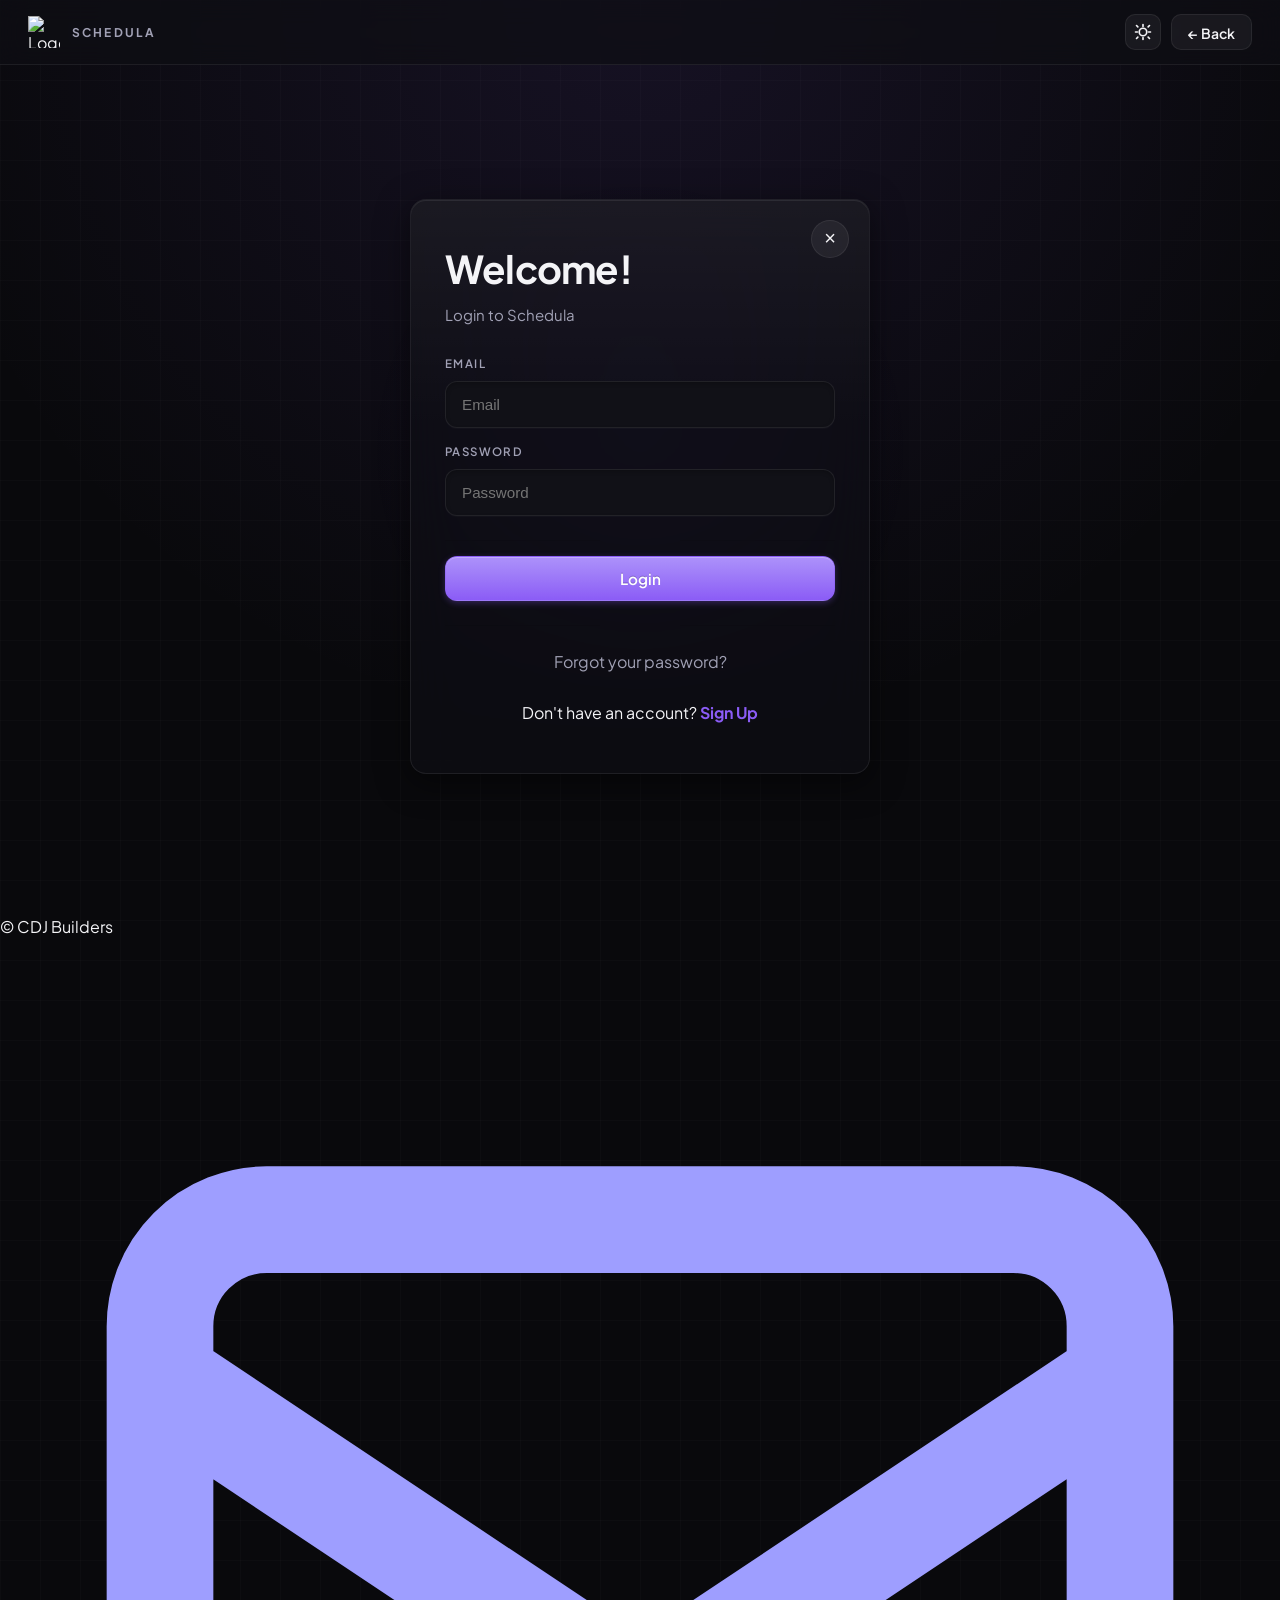
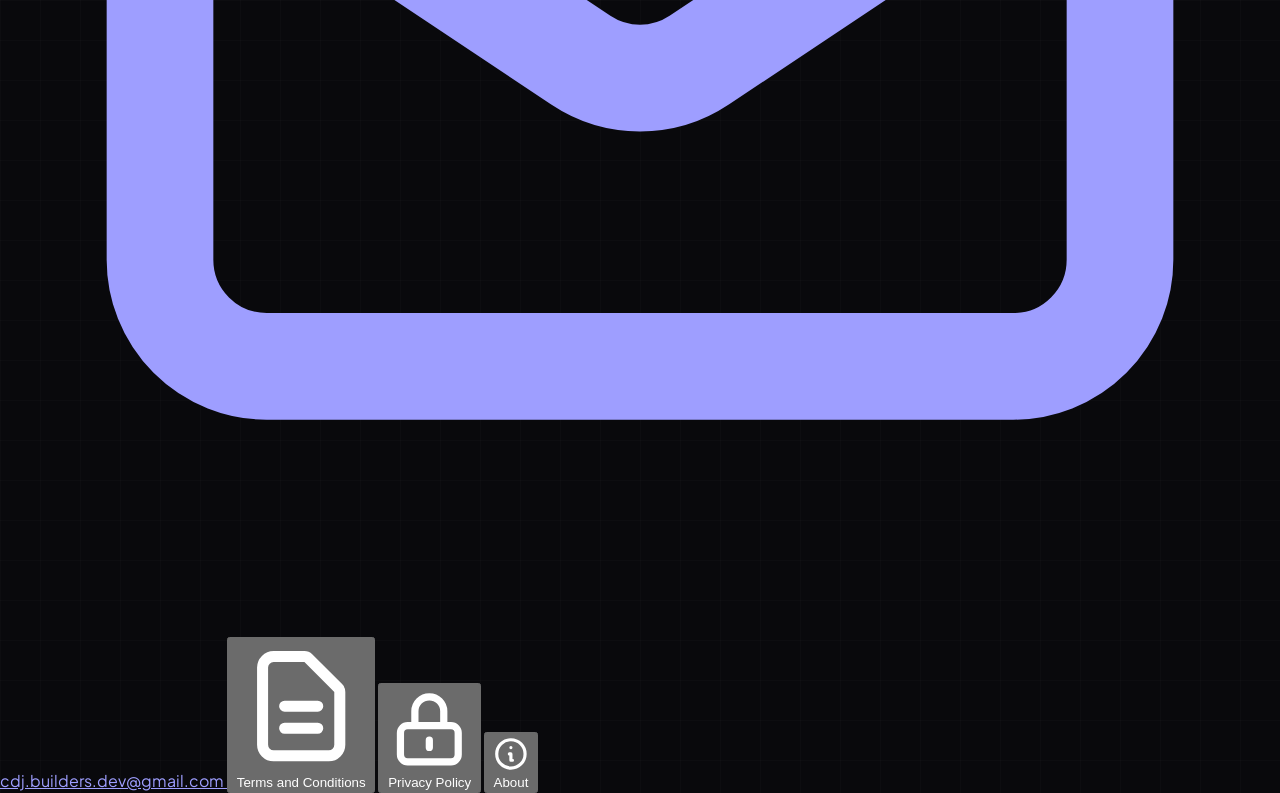
==== pages/builder.html @ e957088c "transition final" ====
<!DOCTYPE html>
<html lang="en">

<head>
  <meta charset="UTF-8">
  <meta name="viewport" content="width=device-width, initial-scale=1.0">
  <title>Schedule Builder - Schedula</title>
  <link rel="icon" type="image/png" href="../favicon.png">
  <link rel="stylesheet" href="../frontend/css/main.css">
  <link rel="stylesheet" href="../frontend/css/builder.css">
  <script src="../frontend/scripts/theme.js"></script>
</head>

<body>
  <header class="app-header">
    <div class="app-brand">
      <img src="../assets/logo.png" alt="Schedula" class="brand-icon">
      <div class="brand-text">
        <span>Schedula</span>
      </div>
    </div>

    <nav class="app-nav">
      <button class="nav-button" onclick="window.location.href='home.html'"><img src="../assets/home.png" alt="Home"
          class="nav-icon"> Home</button>
      <button class="nav-button" onclick="window.location.href='builder.html'"><img src="../assets/builder.png"
          alt="Builder" class="nav-icon"> Builder</button>
      <button class="nav-button" onclick="window.location.href='plotter.html'"><img src="../assets/plotter.png"
          alt="Plotter" class="nav-icon"> Plotter</button>
    </nav>

    <div class="header-profile">
      <img src="../assets/profile.png" alt="Profile" class="header-profile-img">
      <span class="header-username" id="header-username-display">User</span>
    </div>

    <div class="header-controls">
      <button class="header-icon-btn theme-toggle" aria-label="Toggle theme"></button>
      <button class="header-icon-btn" onclick="window.location.href='profile.html'">
        <img src="../assets/settings.png" alt="Settings" class="header-icon-img">
      </button>
      <button class="header-icon-btn close-btn" onclick="handleLogout('../index.html')">
        <img src="../assets/logout.png" alt="Log out" class="header-icon-img">
      </button>
    </div>
  </header>

  <main class="page-content">
    <div class="page-title">
      <div class="page-title-header">
        <img src="../assets/builder.png" alt="Schedule Builder" class="page-title-icon">
        <h1 class="page-title-text">Schedule Builder</h1>
      </div>
      <p>Select classes and build your schedule.</p>
    </div>

    <section class="page-panel">
      <h2 style="margin-bottom: 1.5rem;">Import Classes</h2>

      <div class="course-card irregular-course">
        <div class="course-card-header irregular-header" onclick="toggleDropdown('importDropdown','importArrow')">
          <h3>Import Multiple Classes</h3>
          <img src="../assets/dropdown.png" alt="Toggle" class="arrow" id="importArrow"
            style="width: 14px; height: 14px; object-fit: contain; transition: transform 0.3s ease;">
        </div>

        <div class="course-card-body no-padding">
          <div class="dropdown" id="importDropdown">
            <div style="padding: 15px; overflow-x: auto;">
              <table id="import-table"
                style="width: 100%; border-collapse: separate; border-spacing: 0; min-width: 700px; margin-bottom: 20px;">
                <thead>
                  <tr style="text-align: left;">
                    <th
                      style="padding: 10px 8px; border-bottom: 2px solid var(--border-color); color: var(--text-secondary); font-weight: 600;">
                      Code</th>
                    <th
                      style="padding: 10px 8px; border-bottom: 2px solid var(--border-color); color: var(--text-secondary); font-weight: 600;">
                      Name</th>
                    <th
                      style="padding: 10px 8px; border-bottom: 2px solid var(--border-color); color: var(--text-secondary); font-weight: 600; width: 60px;">
                      Units</th>
                    <th
                      style="padding: 10px 8px; border-bottom: 2px solid var(--border-color); color: var(--text-secondary); font-weight: 600;">
                      Teacher</th>
                    <th
                      style="padding: 10px 8px; border-bottom: 2px solid var(--border-color); color: var(--text-secondary); font-weight: 600;">
                      Room</th>
                    <th
                      style="padding: 10px 8px; border-bottom: 2px solid var(--border-color); color: var(--text-secondary); font-weight: 600;">
                      Day</th>
                    <th
                      style="padding: 10px 8px; border-bottom: 2px solid var(--border-color); color: var(--text-secondary); font-weight: 600;">
                      Start</th>
                    <th
                      style="padding: 10px 8px; border-bottom: 2px solid var(--border-color); color: var(--text-secondary); font-weight: 600;">
                      End</th>
                    <th style="padding: 10px 8px; border-bottom: 2px solid var(--border-color); width: 40px;"></th>
                  </tr>
                </thead>
                <tbody id="import-table-body">
                  <!-- Dynamic rows go here -->
                </tbody>
              </table>
              <div style="display: flex; gap: 15px; margin-top: 20px;">
                <button id="add-import-row-btn" class="btn-primary" type="button"
                  style="background-color: var(--bg-secondary); color: var(--text-primary); border: 1px solid var(--border-color);">+
                  Add Row</button>
                <button id="import-classes-btn" class="btn-primary" type="button">Import All</button>
              </div>
            </div>
          </div>
        </div>
      </div>

      <script>
        function toggleDropdown(dropdownId, arrowId) {
          const dropdown = document.getElementById(dropdownId);
          const arrow = document.getElementById(arrowId);

          if (dropdown.style.maxHeight === "0px" || dropdown.style.maxHeight === "") {
            const importDropdown = document.getElementById('importDropdown');
            const importArrow = document.getElementById('importArrow');
            if (importDropdown && importDropdown !== dropdown && importDropdown.style.maxHeight !== '0px' && importDropdown.style.maxHeight !== '') {
              importDropdown.style.maxHeight = '0';
              if (importArrow) importArrow.style.transform = 'rotate(0deg)';
            }

            dropdown.style.maxHeight = dropdown.scrollHeight + 500 + "px"; // +500 to allow room for rows
            arrow.style.transform = "rotate(180deg)";
          } else {
            dropdown.style.maxHeight = "0";
            arrow.style.transform = "rotate(0deg)";
          }
        }
      </script>


      <div class="spacer-20"></div>

      <div class="schedules-header-container">
        <h2 class="schedules-title">Schedules</h2>
        <div class="flex-center-gap">
          <button id="delete-schedule-btn" class="btn-remove btn-delete-schedule"><img src="../assets/delete.png"
              alt="Delete" class="btn-icon"> DELETE</button>
          <select id="schedule-selector" class="schedule-selector">
            <option value="new">+ Create New Schedule</option>
          </select>
        </div>
      </div>
      <div class="courses-list single-column" id="scheduledList"></div>

      <div class="save-schedule-container">
        <div class="save-schedule-wrapper">
          Save Schedule as:
          <input type="text" id="schedule-name-input" class="save-input" value="">
          <span id="schedule-units-display" class="units-display">Units: 0 / 0</span>
          <span id="regular-status-badge" class="schedule-status-badge"></span>
        </div>
        <button id="save-schedule-btn" class="btn-primary btn-save" type="button"><img src="../assets/save.png"
            alt="Save" class="btn-icon"> SAVE</button>
      </div>
    </section>
  </main>

  <script src="../frontend/scripts/utils.js"></script>
  <script src="../frontend/scripts/popup.js"></script>
  <script src="../frontend/scripts/footer.js"></script>
  <script src="../frontend/scripts/auth.js"></script>
  <script src="../frontend/scripts/classes.js"></script>
  <script src="../frontend/scripts/subjects.js"></script>
</body>

</html>
---- frontend/css/main.css ----
@import url('https://fonts.googleapis.com/css2?family=Plus+Jakarta+Sans:wght@300;400;500;600;700;800&family=Patrick+Hand&display=swap');
@import url('https://fonts.cdnfonts.com/css/hubot-sans');

:root {
  color-scheme: dark;
  --bg: #09090c;
  --panel: #0e0e14;
  --panel-glass: rgba(14, 14, 20, 0.72);
  --panel-border-glass: rgba(255, 255, 255, 0.08);
  --panel-shadow-glass: 0 8px 32px 0 rgba(0, 0, 0, 0.5), inset 0 1px 0 rgba(255, 255, 255, 0.08);
  --border: rgba(255, 255, 255, 0.07);
  --text: #f4f4f7;
  --muted: #a1a1b5;
  --accent: #8b5cf6;
  --accent-rgb: 139, 92, 246;
  --accent-gradient: linear-gradient(to bottom, #a78bfa, #8b5cf6);
  --accent-skeuo-border: rgba(139, 92, 246, 0.4);
  --surface: #14141b;
  --input-bg: #111117;
  
  --radius-container: 16px;
  --radius-button: 12px;
  --radius-inline: 8px;
  
  --transition-fast: 160ms cubic-bezier(0.23, 1, 0.32, 1);
  --transition-normal: 280ms cubic-bezier(0.23, 1, 0.32, 1);
  --ease-out: cubic-bezier(0.23, 1, 0.32, 1);

  --grid-line: rgba(255, 255, 255, 0.015);
  --radial-glow: rgba(139, 92, 246, 0.1);
  --center-glow: rgba(139, 92, 246, 0.05);

  --app-chrome-max: 1200px;
  --app-chrome-gutter: 24px;
  --app-chrome-width: min(var(--app-chrome-max), calc(100% - 2 * var(--app-chrome-gutter)));
}

[data-theme="light"] {
  color-scheme: light;
  --bg: #f5f5f7;
  --panel: #ffffff;
  --panel-glass: rgba(255, 255, 255, 0.78);
  --panel-border-glass: rgba(124, 58, 237, 0.16);
  --panel-shadow-glass: 0 8px 32px 0 rgba(124, 58, 237, 0.06), inset 0 1px 0 rgba(255, 255, 255, 0.6);
  --border: rgba(124, 58, 237, 0.14);
  --text: #0f172a;
  --muted: #475569;
  --accent: #7c3aed;
  --accent-rgb: 124, 58, 237;
  --accent-gradient: linear-gradient(to bottom, #8b5cf6, #6d28d9);
  --accent-skeuo-border: rgba(124, 58, 237, 0.35);
  --surface: #edf1f7;
  --input-bg: #ffffff;

  --grid-line: rgba(124, 58, 237, 0.04);
  --radial-glow: rgba(124, 58, 237, 0.05);
  --center-glow: rgba(124, 58, 237, 0.02);
}

body, header, main, section, div, input, select, button, span, h1, h2, h3, p, a {
  transition: background-color 200ms cubic-bezier(0.23, 1, 0.32, 1), 
              border-color 200ms cubic-bezier(0.23, 1, 0.32, 1), 
              color 200ms cubic-bezier(0.23, 1, 0.32, 1), 
              box-shadow 200ms cubic-bezier(0.23, 1, 0.32, 1);
}

* {
  box-sizing: border-box;
}

body {
  margin: 0;
  min-height: 100vh;
  font-family: 'Plus Jakarta Sans', system-ui, sans-serif;
  color: var(--text);
  background: radial-gradient(circle at top, var(--radial-glow), transparent 30%),
    linear-gradient(90deg, var(--grid-line) 1px, transparent 1px),
    linear-gradient(180deg, var(--grid-line) 1px, transparent 1px),
    var(--bg);
  background-size: 100% 100%, 40px 40px, 40px 40px;
}

body::before {
  content: '';
  position: fixed;
  inset: 0;
  background: radial-gradient(circle at center, var(--center-glow), transparent 35%);
  pointer-events: none;
}

.page-shell {
  position: relative;
  min-height: 100vh;
  display: grid;
  place-items: center;
  padding: 32px;
  padding-top: calc(72px + 32px);
}

/* ── Auth Header (Login / Signup) ────────────────────────────── */
.auth-header {
  position: fixed;
  top: 0;
  left: 0;
  right: 0;
  z-index: 50;
  padding: 14px 28px;
  display: flex;
  align-items: center;
  justify-content: space-between;
  border-bottom: 1px solid var(--border);
  background: var(--panel-glass);
  backdrop-filter: blur(12px);
  -webkit-backdrop-filter: blur(12px);
  transition: background-color 200ms cubic-bezier(0.23, 1, 0.32, 1), border-color 200ms cubic-bezier(0.23, 1, 0.32, 1);
}

.auth-brand {
  display: inline-flex;
  align-items: center;
  gap: 12px;
  text-decoration: none;
  color: var(--text);
  transition: opacity 0.2s ease;
}

.auth-brand:hover {
  opacity: 0.8;
}

.auth-logo {
  width: 32px;
  height: 32px;
  object-fit: contain;
}

.auth-brand-text {
  font-size: 0.75rem;
  font-weight: 700;
  letter-spacing: 0.18em;
  text-transform: uppercase;
  color: var(--muted);
}

.auth-nav {
  display: flex;
  align-items: center;
  gap: 10px;
}

.auth-theme-btn {
  display: inline-flex;
  align-items: center;
  justify-content: center;
  width: 36px;
  height: 36px;
  border-radius: 10px;
  background: rgba(255, 255, 255, 0.05);
  color: var(--text);
  border: 1px solid var(--border);
  cursor: pointer;
  transition: all 0.2s ease;
  padding: 0;
  flex-shrink: 0;
}

.auth-theme-btn:hover {
  background: rgba(255, 255, 255, 0.1);
  border-color: rgba(255, 255, 255, 0.2);
}

[data-theme="light"] .auth-theme-btn {
  background: rgba(0, 0, 0, 0.04);
}

[data-theme="light"] .auth-theme-btn:hover {
  background: rgba(0, 0, 0, 0.08);
  border-color: rgba(124, 58, 237, 0.25);
}

.auth-back-btn {
  height: 36px;
  padding: 0 16px;
  border-radius: 10px;
  background: rgba(255, 255, 255, 0.05);
  color: var(--text);
  border: 1px solid var(--border);
  font-size: 0.875rem;
  font-weight: 600;
  font-family: inherit;
  cursor: pointer;
  transition: all 0.2s ease;
  line-height: 36px;
}

.auth-back-btn:hover {
  background: rgba(255, 255, 255, 0.1);
  border-color: rgba(255, 255, 255, 0.2);
  transform: translateY(-1px);
}

[data-theme="light"] .auth-back-btn {
  background: rgba(0, 0, 0, 0.04);
}

[data-theme="light"] .auth-back-btn:hover {
  background: rgba(0, 0, 0, 0.08);
  border-color: rgba(124, 58, 237, 0.25);
}

@media (max-width: 600px) {
  .auth-brand-text {
    display: none;
  }
  .auth-header {
    padding: 12px 18px;
  }
}

.page-header {
  position: absolute;
  top: 24px;
  left: 32px;
  color: var(--muted);
  letter-spacing: 0.32em;
  font-size: 0.75rem;
  text-transform: uppercase;
  font-weight: 700;
}

.login-card {
  position: relative;
  width: min(460px, calc(100vw - 48px));
  background: var(--panel-glass);
  border-radius: var(--radius-container);
  box-shadow: var(--panel-shadow-glass);
  border: 1px solid var(--panel-border-glass);
  overflow: hidden;
  backdrop-filter: blur(24px) saturate(160%);
  -webkit-backdrop-filter: blur(24px) saturate(160%);
}

.login-card::before {
  content: '';
  position: absolute;
  inset: 0;
  background: linear-gradient(180deg, rgba(255, 255, 255, 0.05), transparent 40%);
  pointer-events: none;
}

.card-content {
  position: relative;
  padding: 44px 34px 34px;
}

.close-btn {
  position: absolute;
  top: 20px;
  right: 20px;
  width: 38px;
  height: 38px;
  border: 1px solid var(--border);
  border-radius: 50%;
  color: var(--text);
  background: rgba(255, 255, 255, 0.06);
  font-size: 1.25rem;
  cursor: pointer;
  display: grid;
  place-items: center;
  z-index: 10;
  transition: all 0.2s ease;
}

.close-btn:hover {
  background: rgba(255, 255, 255, 0.12);
  border-color: rgba(255, 255, 255, 0.2);
}

.landing-buttons {
  display: flex;
  flex-direction: column;
  gap: 16px;
  margin-top: 24px;
}

h1 {
  margin: 0;
  font-family: 'Plus Jakarta Sans', system-ui, sans-serif;
  font-weight: 700;
  font-size: clamp(2rem, 3vw, 2.75rem);
  letter-spacing: -0.02em;
  color: var(--text);
}

.subtitle {
  margin: 12px 0 32px;
  font-size: 0.94rem;
  color: var(--muted);
}

.form-group {
  display: grid;
  gap: 16px;
}

.field {
  display: grid;
  gap: 10px;
  text-align: left;
}

.field span {
  display: block;
  font-size: 0.72rem;
  color: var(--muted);
  text-transform: uppercase;
  letter-spacing: 0.12em;
  font-weight: 600;
}

input {
  width: 100%;
  padding: 14px 16px;
  border-radius: var(--radius-button);
  border: 1px solid var(--border);
  background: var(--input-bg);
  font-size: 0.95rem;
  color: var(--text);
  outline: none;
  box-shadow: inset 0 2px 4px rgba(0, 0, 0, 0.2), 0 1px 0 rgba(255, 255, 255, 0.02);
  transition: border-color var(--transition-fast), box-shadow var(--transition-fast), background var(--transition-fast);
}

[data-theme="light"] input {
  box-shadow: inset 0 1px 3px rgba(0, 0, 0, 0.05), 0 1px 0 rgba(255, 255, 255, 0.8);
}

input:focus {
  border-color: var(--accent);
  box-shadow: 0 0 0 4px rgba(139, 92, 246, 0.15), inset 0 2px 4px rgba(0, 0, 0, 0.2);
  background: rgba(255, 255, 255, 0.06);
}

[data-theme="light"] input:focus {
  background: #ffffff;
  box-shadow: 0 0 0 4px rgba(124, 58, 237, 0.15), inset 0 1px 3px rgba(0, 0, 0, 0.05);
}

select {
  width: 100%;
  padding: 12px 14px;
  border: 1px solid var(--border);
  border-radius: var(--radius-button);
  font-size: 0.95rem;
  color: var(--text);
  background-color: var(--input-bg);
  outline: none;
  transition: border-color var(--transition-fast), box-shadow var(--transition-fast), background-color var(--transition-fast);
  font-family: inherit;
  cursor: pointer;
  appearance: none;
  background-image: url("data:image/svg+xml,%3Csvg xmlns='http://www.w3.org/2000/svg' fill='none' viewBox='0 0 24 24' stroke='%238b5cf6' stroke-width='2.5'%3E%3Cpath stroke-linecap='round' stroke-linejoin='round' d='M19.5 8.25l-7.5 7.5-7.5-7.5'/%3E%3C/svg%3E");
  background-repeat: no-repeat;
  background-position: right 14px center;
  background-size: 14px;
  padding-right: 40px;
}

select:focus {
  outline: none;
  border-color: var(--accent);
  box-shadow: 0 0 0 4px rgba(139, 92, 246, 0.15);
  background-color: rgba(255, 255, 255, 0.06);
}

select option {
  background: var(--input-bg);
  color: var(--text);
}

.button {
  width: 100%;
  display: inline-flex;
  align-items: center;
  justify-content: center;
  gap: 10px;
  border-radius: var(--radius-button);
  padding: 12px 18px;
  font-size: 0.95rem;
  font-weight: 600;
  cursor: pointer;
  font-family: inherit;
  /* Skeuomorphism Base Styles */
  border: 1px solid var(--border);
  background: linear-gradient(to bottom, rgba(255, 255, 255, 0.05), rgba(255, 255, 255, 0.01));
  color: var(--text);
  box-shadow: 0 1px 2px rgba(0, 0, 0, 0.15), inset 0 1px 0 rgba(255, 255, 255, 0.05);
  transition: transform var(--transition-fast), box-shadow var(--transition-fast), background var(--transition-fast), border-color var(--transition-fast);
  position: relative;
}

.button::after {
  content: '';
  position: absolute;
  inset: 0;
  border-radius: inherit;
  background: linear-gradient(to bottom, rgba(255, 255, 255, 0.06), transparent);
  pointer-events: none;
}

.button:hover {
  background: linear-gradient(to bottom, rgba(255, 255, 255, 0.09), rgba(255, 255, 255, 0.03));
  border-color: rgba(255, 255, 255, 0.2);
  box-shadow: 0 4px 12px rgba(0, 0, 0, 0.2), inset 0 1px 0 rgba(255, 255, 255, 0.08);
  transform: translateY(-1px);
}

.button:active {
  transform: translateY(1px) scale(0.98);
  box-shadow: inset 0 2px 4px rgba(0, 0, 0, 0.4), 0 1px 1px rgba(0, 0, 0, 0.1);
  background: linear-gradient(to bottom, rgba(255, 255, 255, 0.01), rgba(255, 255, 255, 0.03));
}

/* Skeuomorphic Primary */
.button.primary, .primary {
  background: linear-gradient(to bottom, #a78bfa, #8b5cf6);
  border: 1px solid var(--accent-skeuo-border);
  color: #ffffff;
  box-shadow: 0 2px 6px rgba(139, 92, 246, 0.3), inset 0 1px 0 rgba(255, 255, 255, 0.25);
  text-shadow: 0 -1px 0 rgba(0, 0, 0, 0.2);
}

.button.primary:hover, .primary:hover {
  background: linear-gradient(to bottom, #b59dfb, #7c3aed);
  border-color: #a78bfa;
  box-shadow: 0 4px 14px rgba(139, 92, 246, 0.45), inset 0 1px 0 rgba(255, 255, 255, 0.35);
  transform: translateY(-1px);
}

.button.primary:active, .primary:active {
  transform: translateY(1.5px) scale(0.97);
  background: linear-gradient(to bottom, #7c3aed, #6d28d9);
  box-shadow: inset 0 2px 5px rgba(0, 0, 0, 0.4), 0 1px 1px rgba(139, 92, 246, 0.2);
}

[data-theme="light"] .button.primary, [data-theme="light"] .primary {
  background: linear-gradient(to bottom, #8b5cf6, #7c3aed);
  border: 1px solid #6d28d9;
  box-shadow: 0 2px 6px rgba(124, 58, 237, 0.2), inset 0 1px 0 rgba(255, 255, 255, 0.3);
  color: #ffffff;
}

[data-theme="light"] .button.primary:hover, [data-theme="light"] .primary:hover {
  background: linear-gradient(to bottom, #9d76fa, #6d28d9);
  box-shadow: 0 4px 14px rgba(124, 58, 237, 0.3), inset 0 1px 0 rgba(255, 255, 255, 0.4);
}

[data-theme="light"] .button.primary:active, [data-theme="light"] .primary:active {
  background: linear-gradient(to bottom, #6d28d9, #5b21b6);
  box-shadow: inset 0 2px 5px rgba(0, 0, 0, 0.3), 0 1px 1px rgba(124, 58, 237, 0.1);
}

/* Skeuomorphic Success (Save/Add) */
.button.success, .btn-save, .btn-add {
  background: linear-gradient(to bottom, #34d399, #10b981) !important;
  border: 1px solid rgba(16, 185, 129, 0.5) !important;
  color: #ffffff !important;
  box-shadow: 0 2px 6px rgba(16, 185, 129, 0.25), inset 0 1px 0 rgba(255, 255, 255, 0.25) !important;
  text-shadow: 0 -1px 0 rgba(0, 0, 0, 0.15) !important;
}

.button.success:hover, .btn-save:hover, .btn-add:hover {
  background: linear-gradient(to bottom, #6ee7b7, #059669) !important;
  border-color: #34d399 !important;
  box-shadow: 0 4px 14px rgba(16, 185, 129, 0.4), inset 0 1px 0 rgba(255, 255, 255, 0.35) !important;
  transform: translateY(-1px) !important;
}

.button.success:active, .btn-save:active, .btn-add:active {
  transform: translateY(1.5px) scale(0.97) !important;
  background: linear-gradient(to bottom, #059669, #047857) !important;
  box-shadow: inset 0 2px 5px rgba(0, 0, 0, 0.35), 0 1px 1px rgba(16, 185, 129, 0.1) !important;
}

/* Skeuomorphic Danger (Remove/Delete) */
.button.danger, .btn-remove, .btn-delete-schedule {
  background: linear-gradient(to bottom, #f87171, #ef4444) !important;
  border: 1px solid rgba(239, 68, 68, 0.5) !important;
  color: #ffffff !important;
  box-shadow: 0 2px 6px rgba(239, 68, 68, 0.25), inset 0 1px 0 rgba(255, 255, 255, 0.25) !important;
  text-shadow: 0 -1px 0 rgba(0, 0, 0, 0.15) !important;
}

.button.danger:hover, .btn-remove:hover, .btn-delete-schedule:hover {
  background: linear-gradient(to bottom, #fca5a5, #dc2626) !important;
  border-color: #f87171 !important;
  box-shadow: 0 4px 14px rgba(239, 68, 68, 0.4), inset 0 1px 0 rgba(255, 255, 255, 0.35) !important;
  transform: translateY(-1px) !important;
}

.button.danger:active, .btn-remove:active, .btn-delete-schedule:active {
  transform: translateY(1.5px) scale(0.97) !important;
  background: linear-gradient(to bottom, #dc2626, #b91c1c) !important;
  box-shadow: inset 0 2px 5px rgba(0, 0, 0, 0.35), 0 1px 1px rgba(239, 68, 68, 0.1) !important;
}

.arrow {
  font-weight: 700;
}

.separator {
  margin: 24px 0 16px;
  display: grid;
  place-items: center;
  position: relative;
}

.separator::before,
.separator::after {
  content: '';
  position: absolute;
  inset: 50% auto auto 0;
  width: calc(50% - 40px);
  height: 1px;
  background: rgba(0, 0, 0, 0.08);
}

.separator::after {
  inset: 50% 0 auto auto;
}

.separator span {
  position: relative;
  background: var(--panel);
  padding: 0 16px;
  color: var(--muted);
  font-size: 0.85rem;
}

.social {
  background: #fff;
  color: var(--text);
  border-color: rgba(0, 0, 0, 0.09);
}

.social.google {
  box-shadow: 0 12px 24px rgba(255, 180, 0, 0.08);
}

.social.facebook {
  box-shadow: 0 12px 24px rgba(59, 89, 152, 0.08);
}

.social.apple {
  box-shadow: 0 12px 24px rgba(0, 0, 0, 0.08);
}

.footer-links {
  margin-top: 26px;
  display: grid;
  gap: 14px;
  text-align: center;
}

.link-button {
  background: none;
  border: none;
  color: var(--muted);
  font: inherit;
  cursor: pointer;
  padding: 0;
}

.link-button:hover {
  color: var(--text);
}

.link-button.accent {
  color: var(--accent);
  font-weight: 700;
}

.app-header {
  display: flex;
  align-items: center;
  justify-content: space-between;
  gap: 1rem;
  width: var(--app-chrome-width);
  max-width: var(--app-chrome-max);
  padding: 14px 24px;
  margin: 0 auto;
  background: var(--panel-glass);
  border: 1px solid var(--panel-border-glass);
  border-radius: var(--radius-container);
  box-shadow: var(--panel-shadow-glass);
  backdrop-filter: blur(24px) saturate(160%);
  -webkit-backdrop-filter: blur(24px) saturate(160%);
  position: sticky;
  top: 16px;
  z-index: 10;
}

.app-brand {
  display: inline-flex;
  align-items: center;
  gap: 12px;
  color: var(--text);
  text-decoration: none;
}

.brand-text {
  display: flex;
  flex-direction: column;
  font-size: 0.82rem;
  font-weight: 800;
  letter-spacing: 0.2em;
  text-transform: uppercase;
  line-height: 1.35;
  margin-right: 2em;
  color: var(--text);
}

.brand-icon {
  display: inline-grid;
  place-items: center;
  width: 40px;
  height: 40px;
  border-radius: 0;
}

.app-nav {
  display: flex;
  flex-wrap: nowrap;
  align-items: center;
  gap: 0.5rem;
  flex: 0 0 auto;
  padding: 0 12px;
}

.nav-button {
  display: inline-flex;
  align-items: center;
  gap: 8px;
  border: 1px solid var(--border);
  border-radius: var(--radius-button);
  background: rgba(255, 255, 255, 0.04);
  color: var(--text);
  padding: 8px 14px;
  font-size: 0.9rem;
  font-family: inherit;
  font-weight: 600;
  cursor: pointer;
  transition: transform var(--transition-fast), background-color var(--transition-fast), border-color var(--transition-fast);
}

.nav-button:hover {
  transform: translateY(-1px);
  background: rgba(255, 255, 255, 0.08);
  border-color: rgba(255, 255, 255, 0.15);
}

.nav-button:active {
  transform: scale(0.97);
}

.nav-button img.nav-icon {
  width: 18px;
  height: 18px;
  object-fit: contain;
  vertical-align: middle;
}

.header-profile {
  display: flex;
  align-items: center;
  gap: 12px;
  margin-left: auto;
  margin-right: 16px;
  font-size: 0.95rem;
  font-weight: 600;
  color: var(--text);
}

.header-profile-img {
  width: 32px;
  height: 32px;
  border-radius: 50%;
  object-fit: cover;
  background: var(--surface);
  border: 1px solid var(--border);
}

.page-content {
  width: var(--app-chrome-width);
  max-width: var(--app-chrome-max);
  margin: 36px auto 48px;
  padding: 0 24px 24px 24px;
  background: var(--panel-glass);
  border-radius: var(--radius-container);
  border: 1px solid var(--panel-border-glass);
  box-shadow: var(--panel-shadow-glass);
  backdrop-filter: blur(24px) saturate(160%);
  -webkit-backdrop-filter: blur(24px) saturate(160%);
}

.page-title {
  display: grid;
  gap: 10px;
  margin-top: 28px;
  margin-left: 28px;
  margin-bottom: 28px;
}

.page-title h1 {
  margin: 0;
  font-size: clamp(2rem, 3vw, 2.8rem);
  font-family: inherit;
  font-weight: 700;
}

.page-title p {
  margin: 0;
  color: var(--muted);
  font-size: 0.95rem;
}

.page-panel {
  background: rgba(255, 255, 255, 0.015);
  border-radius: var(--radius-container);
  border: 1px solid var(--panel-border-glass);
  box-shadow: inset 0 1px 2px rgba(0, 0, 0, 0.2), inset 0 1px 0 rgba(255, 255, 255, 0.02);
  padding: 24px;
}


@media (max-width: 820px) {
  .app-header {
    flex-direction: column;
    align-items: stretch;
  }

  .app-nav {
    justify-content: center;
  }
}

@media (max-width: 420px) {
  .card-content {
    padding: 34px 24px 28px;
  }

  .close-btn {
    top: 16px;
    right: 16px;
  }

  .app-header {
    padding: 14px 16px;
    top: 12px;
  }

  .nav-button {
    padding: 10px 14px;
    font-size: 0.85rem;
  }
}


.btn-primary {
  padding: 10px 20px;
  background: #8b5cf6;
  color: white;
  border: none;
  border-radius: var(--radius-button);
  font-size: 0.95rem;
  font-weight: 600;
  cursor: pointer;
  transition: transform var(--transition-fast), background-color var(--transition-fast), box-shadow var(--transition-fast);
  margin: 16px 0;
}

.btn-primary:hover {
  background: #7c3aed;
  transform: translateY(-1px);
  box-shadow: 0 6px 12px rgba(139, 92, 246, 0.2);
}

.btn-primary:active {
  transform: scale(0.97);
}

.btn-save {
  background-color: #10b981;
  box-shadow: 0 4px 12px rgba(16, 185, 129, 0.2);
  padding: 10px 24px;
  border-radius: var(--radius-button);
  margin: 0;
  transition: transform var(--transition-fast), background-color var(--transition-fast), box-shadow var(--transition-fast);
}

.btn-save:hover {
  background-color: #059669;
  box-shadow: 0 6px 16px rgba(16, 185, 129, 0.3);
}

.btn-save:active {
  transform: scale(0.97);
}

/* Close Button Helper Class */
.close-btn-left {
  position: static !important;
  margin-left: 0 !important;
}

/* Custom Popup Modal Styles */
.custom-modal-overlay {
  position: fixed;
  inset: 0;
  background: rgba(0, 0, 0, 0.65);
  backdrop-filter: blur(8px);
  display: flex;
  align-items: center;
  justify-content: center;
  z-index: 99999;
  opacity: 0;
  transition: opacity 0.3s ease;
}

.custom-modal-overlay.active {
  opacity: 1;
}

.custom-modal {
  background: var(--panel);
  border: 1px solid var(--border);
  box-shadow: var(--panel-shadow);
  border-radius: var(--radius-container);
  width: min(440px, calc(100vw - 32px));
  padding: 30px;
  text-align: center;
  color: var(--text);
  transform: translateY(12px) scale(0.97);
  transition: transform var(--transition-normal), background-color var(--transition-normal);
}

.custom-modal-overlay.active .custom-modal {
  transform: translateY(0) scale(1);
}

.custom-modal-icon {
  width: 56px;
  height: 56px;
  border-radius: 50%;
  background: rgba(139, 92, 246, 0.15);
  color: #8b5cf6;
  font-size: 24px;
  display: inline-flex;
  align-items: center;
  justify-content: center;
  margin-bottom: 20px;
  box-shadow: 0 0 20px rgba(139, 92, 246, 0.2);
}

.custom-modal-title {
  font-size: 1.3rem;
  font-weight: 700;
  margin: 0 0 12px;
  color: var(--text);
  font-family: 'Inter', sans-serif;
}

.custom-modal-body {
  font-size: 0.95rem;
  color: var(--muted);
  line-height: 1.6;
  margin-bottom: 24px;
  white-space: pre-line;
}

.custom-modal-actions {
  display: flex;
  gap: 12px;
  justify-content: center;
}

.custom-modal-btn {
  padding: 11px 22px;
  border-radius: var(--radius-button);
  font-size: 0.95rem;
  font-weight: 700;
  cursor: pointer;
  font-family: inherit;
  position: relative;
  border: 1px solid transparent;
  /* Shared gloss overlay via ::after */
  transition: transform var(--transition-fast), box-shadow var(--transition-fast), background var(--transition-fast), border-color var(--transition-fast);
}

.custom-modal-btn::after {
  content: '';
  position: absolute;
  inset: 0;
  border-radius: inherit;
  background: linear-gradient(to bottom, rgba(255, 255, 255, 0.10), transparent);
  pointer-events: none;
}

.custom-modal-btn:active {
  transform: translateY(1.5px) scale(0.97);
}

/* ── Primary (purple) ────────────────────────────── */
.custom-modal-btn.primary {
  background: linear-gradient(to bottom, #a78bfa, #8b5cf6);
  border-color: var(--accent-skeuo-border, #7c3aed);
  color: #fff;
  box-shadow: 0 2px 6px rgba(139, 92, 246, 0.35), inset 0 1px 0 rgba(255, 255, 255, 0.25);
  text-shadow: 0 -1px 0 rgba(0, 0, 0, 0.2);
}

.custom-modal-btn.primary:hover {
  background: linear-gradient(to bottom, #b59dfb, #7c3aed);
  border-color: #a78bfa;
  box-shadow: 0 4px 14px rgba(139, 92, 246, 0.5), inset 0 1px 0 rgba(255, 255, 255, 0.35);
  transform: translateY(-1px);
}

.custom-modal-btn.primary:active {
  background: linear-gradient(to bottom, #7c3aed, #6d28d9);
  box-shadow: inset 0 2px 5px rgba(0, 0, 0, 0.4), 0 1px 1px rgba(139, 92, 246, 0.2);
  transform: translateY(1.5px) scale(0.97);
}

/* ── Secondary (ghost) ───────────────────────────── */
.custom-modal-btn.secondary {
  background: linear-gradient(to bottom, rgba(255, 255, 255, 0.10), rgba(255, 255, 255, 0.04));
  color: rgba(255, 255, 255, 0.85);
  border: 1px solid rgba(255, 255, 255, 0.15);
  box-shadow: 0 1px 3px rgba(0, 0, 0, 0.25), inset 0 1px 0 rgba(255, 255, 255, 0.08);
}

.custom-modal-btn.secondary:hover {
  background: linear-gradient(to bottom, rgba(255, 255, 255, 0.16), rgba(255, 255, 255, 0.08));
  border-color: rgba(255, 255, 255, 0.25);
  box-shadow: 0 3px 8px rgba(0, 0, 0, 0.3), inset 0 1px 0 rgba(255, 255, 255, 0.12);
  transform: translateY(-1px);
}

.custom-modal-btn.secondary:active {
  background: linear-gradient(to bottom, rgba(255, 255, 255, 0.03), rgba(255, 255, 255, 0.07));
  box-shadow: inset 0 2px 4px rgba(0, 0, 0, 0.35);
  transform: translateY(1.5px) scale(0.97);
}

/* ── Icon circle variants ────────────────────────── */
.custom-modal-icon.warning {
  background: rgba(245, 158, 11, 0.15);
  color: #f59e0b;
  box-shadow: 0 0 20px rgba(245, 158, 11, 0.2);
}

.custom-modal-title.warning-text {
  color: #f59e0b;
}

/* ── Warning (amber) ─────────────────────────────── */
.custom-modal-btn.warning {
  background: linear-gradient(to bottom, #fbbf24, #f59e0b);
  border-color: rgba(245, 158, 11, 0.5);
  color: #fff;
  box-shadow: 0 2px 6px rgba(245, 158, 11, 0.3), inset 0 1px 0 rgba(255, 255, 255, 0.25);
  text-shadow: 0 -1px 0 rgba(0, 0, 0, 0.15);
}

.custom-modal-btn.warning:hover {
  background: linear-gradient(to bottom, #fcd34d, #d97706);
  border-color: #fbbf24;
  box-shadow: 0 4px 14px rgba(245, 158, 11, 0.45), inset 0 1px 0 rgba(255, 255, 255, 0.35);
  transform: translateY(-1px);
}

.custom-modal-btn.warning:active {
  background: linear-gradient(to bottom, #d97706, #b45309);
  box-shadow: inset 0 2px 5px rgba(0, 0, 0, 0.4), 0 1px 1px rgba(245, 158, 11, 0.2);
  transform: translateY(1.5px) scale(0.97);
}

.custom-modal-icon.error {
  background: rgba(239, 68, 68, 0.15);
  color: #ef4444;
  box-shadow: 0 0 20px rgba(239, 68, 68, 0.2);
}

.custom-modal-title.error-text {
  color: #ef4444;
}

/* ── Error / Danger (red) ────────────────────────── */
.custom-modal-btn.error {
  background: linear-gradient(to bottom, #f87171, #ef4444);
  border-color: rgba(239, 68, 68, 0.5);
  color: #fff;
  box-shadow: 0 2px 6px rgba(239, 68, 68, 0.3), inset 0 1px 0 rgba(255, 255, 255, 0.25);
  text-shadow: 0 -1px 0 rgba(0, 0, 0, 0.15);
}

.custom-modal-btn.error:hover {
  background: linear-gradient(to bottom, #fca5a5, #dc2626);
  border-color: #f87171;
  box-shadow: 0 4px 14px rgba(239, 68, 68, 0.45), inset 0 1px 0 rgba(255, 255, 255, 0.35);
  transform: translateY(-1px);
}

.custom-modal-btn.error:active {
  background: linear-gradient(to bottom, #dc2626, #b91c1c);
  box-shadow: inset 0 2px 5px rgba(0, 0, 0, 0.4), 0 1px 1px rgba(239, 68, 68, 0.2);
  transform: translateY(1.5px) scale(0.97);
}

.custom-modal-btn.error:disabled {
  opacity: 0.5;
  cursor: not-allowed;
  transform: none !important;
  box-shadow: none !important;
}

/* Reusable Premium Styles */
.header-controls {
  display: flex;
  align-items: center;
  gap: 12px;
}

.header-icon-btn {
  position: static;
  margin-left: 0;
  background: none;
  border: none;
  padding: 5px;
  cursor: pointer;
  display: flex;
  align-items: center;
  justify-content: center;
  border-radius: 50%;
  transition: all 0.2s ease;
}

.header-icon-btn:hover {
  background: rgba(255, 255, 255, 0.08);
  transform: scale(1.08);
}

.header-icon-img {
  width: 24px;
  height: 24px;
  display: block;
}

.page-title-header {
  display: flex;
  align-items: center;
  gap: 12px;
  margin-bottom: 6px;
}

.page-title-icon {
  width: 40px;
  height: 40px;
  object-fit: contain;
  display: block;
}

.page-title-text {
  margin: 0 !important;
}

/* ===================== RESPONSIVE NAVBAR ===================== */

/* Medium: reduce nav button padding and font size slightly */
@media (max-width: 1024px) {
  .nav-button {
    padding: 8px 14px;
    font-size: 1rem;
  }

  .nav-button img.nav-icon {
    width: 20px;
    height: 20px;
  }

  .brand-text {
    font-size: 0.78rem;
    margin-right: 1em;
  }
}

/* Small: wrap nav onto a second row under the brand/profile row */
@media (max-width: 768px) {
  .app-header {
    flex-wrap: wrap;
    padding: 12px 16px;
    gap: 0.5rem;
    top: 8px;
  }

  .app-brand {
    order: 1;
    flex: 0 0 auto;
  }

  .header-profile {
    order: 2;
    margin-left: auto;
    margin-right: 8px;
    font-size: 1rem;
  }

  .header-controls {
    order: 3;
  }

  .app-nav {
    order: 4;
    flex: 1 1 100%;
    flex-wrap: wrap;
    justify-content: center;
    padding: 6px 0 2px;
    gap: 0.5rem;
  }

  .nav-button {
    padding: 7px 12px;
    font-size: 0.9rem;
  }

  .nav-button img.nav-icon {
    width: 18px;
    height: 18px;
  }
}

/* Extra small: hide brand text, keep logo only */
@media (max-width: 480px) {
  .brand-text {
    display: none;
  }

  .header-profile-img {
    width: 28px;
    height: 28px;
  }

  .header-icon-img {
    width: 20px;
    height: 20px;
  }

  .nav-button {
    padding: 6px 10px;
    font-size: 0.8rem;
    gap: 5px;
  }

  .nav-button img.nav-icon {
    width: 16px;
    height: 16px;
  }
}

/* ─── Premium Light Mode Polishes ─── */
[data-theme="light"] .close-btn {
  background: rgba(0, 0, 0, 0.04);
}
[data-theme="light"] .close-btn:hover {
  background: rgba(0, 0, 0, 0.08);
}
[data-theme="light"] .header-icon-btn:hover {
  background: rgba(139, 92, 246, 0.08);
}
[data-theme="light"] input:focus,
[data-theme="light"] select:focus {
  background: #ffffff;
}
[data-theme="light"] .separator span {
  background: var(--panel);
}
[data-theme="light"] .page-panel {
  background: rgba(139, 92, 246, 0.02);
}
[data-theme="light"] .custom-modal-btn.secondary {
  background: rgba(0, 0, 0, 0.05);
  color: var(--text);
  border-color: rgba(0, 0, 0, 0.08);
}
[data-theme="light"] .custom-modal-btn.secondary:hover {
  background: rgba(0, 0, 0, 0.1);
}

[data-theme="light"] .arrow {
  filter: invert(1) opacity(0.7);
}
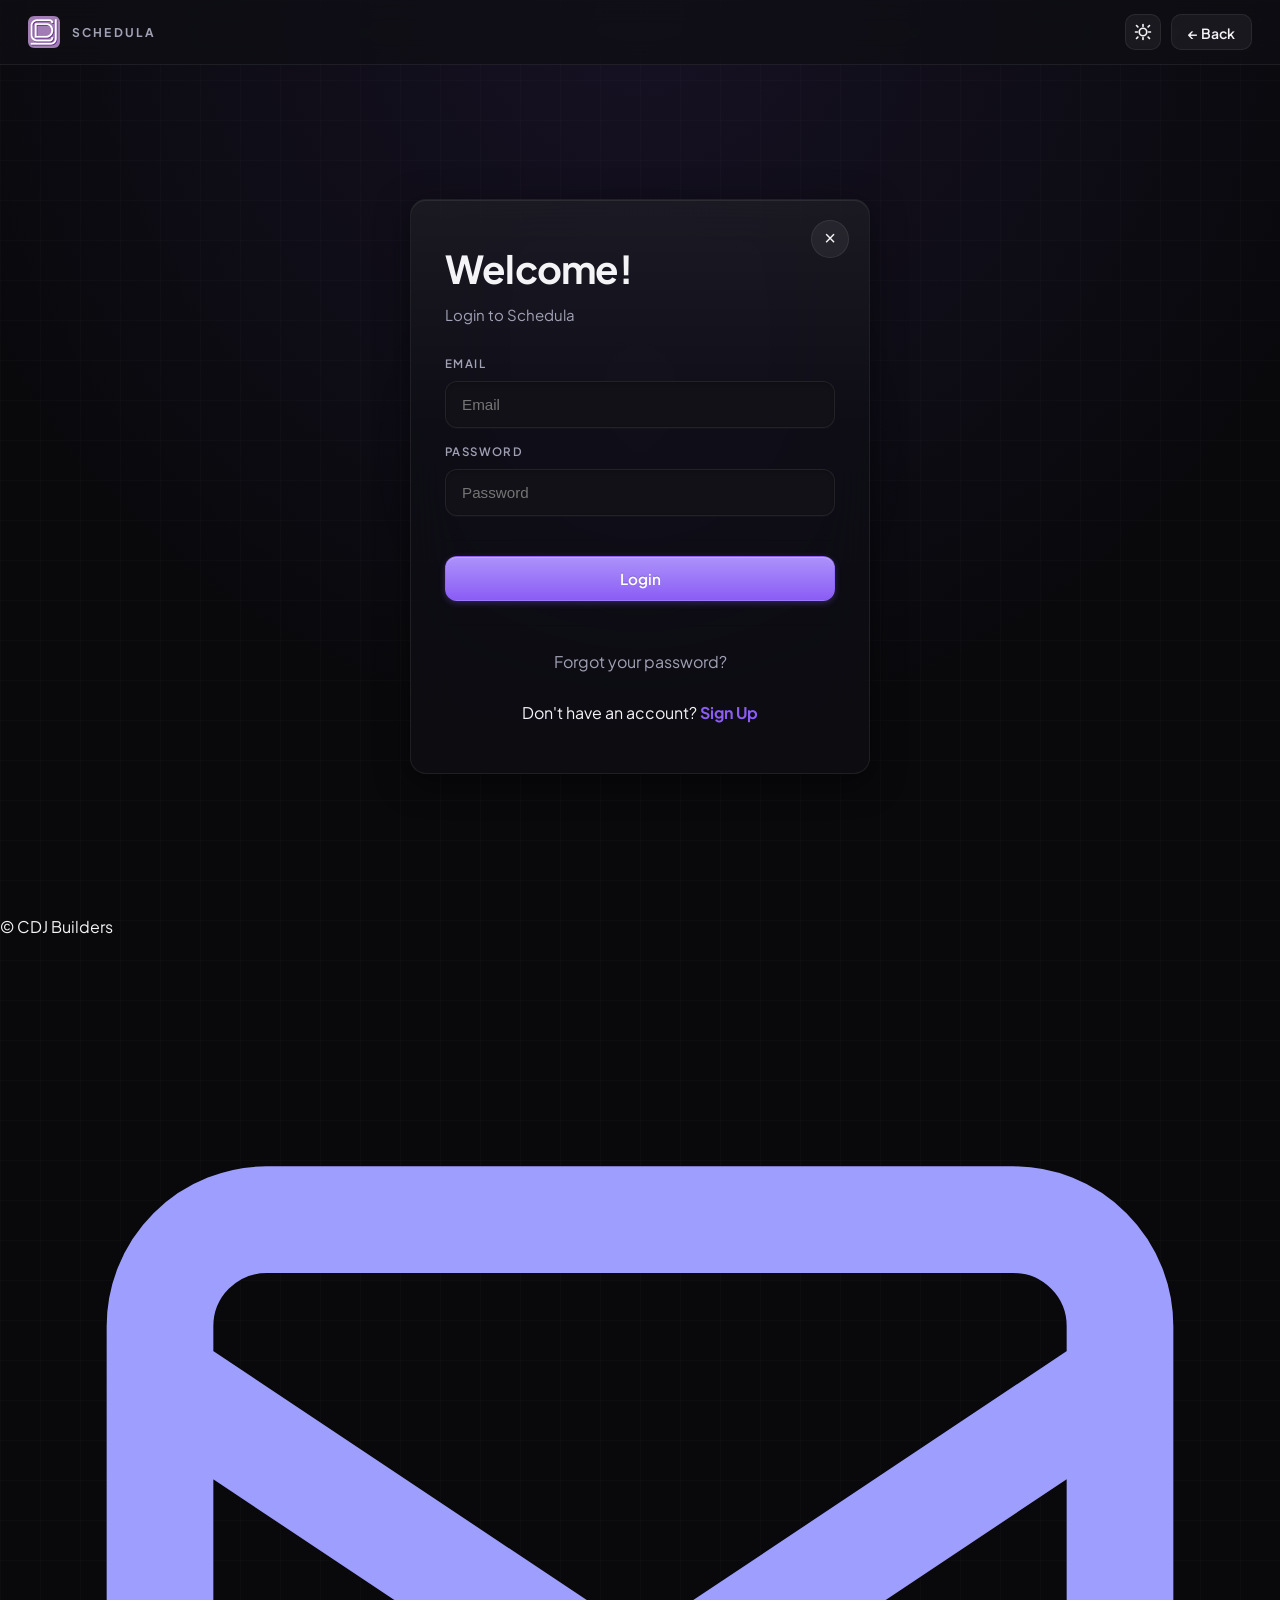
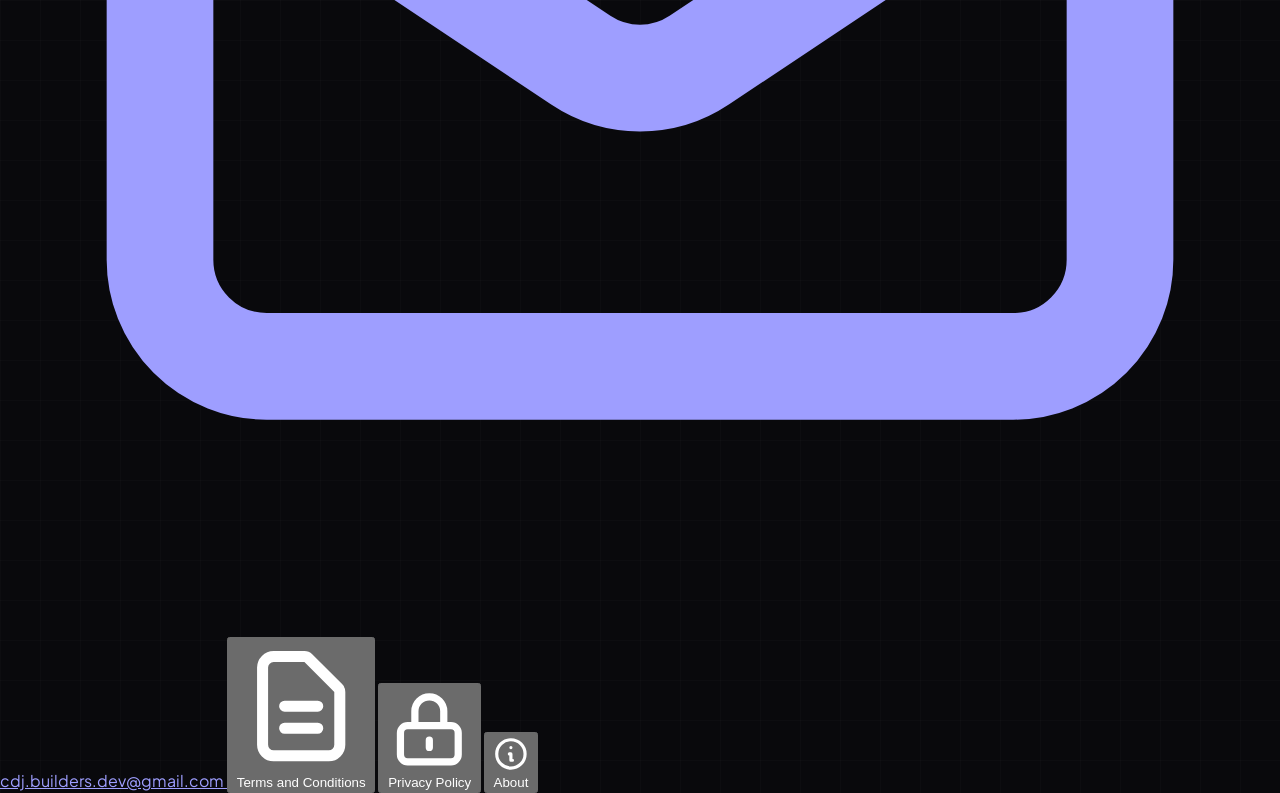
==== commit e50763be: "transitioning final" ====
--- a/pages/builder.html
+++ b/pages/builder.html
@@ -1,174 +1,55 @@
 <!DOCTYPE html>
 <html lang="en">
-
 <head>
   <meta charset="UTF-8">
   <meta name="viewport" content="width=device-width, initial-scale=1.0">
-  <title>Schedule Builder - Schedula</title>
+  <title>Schedula Builder</title>
   <link rel="icon" type="image/png" href="../favicon.png">
   <link rel="stylesheet" href="../frontend/css/main.css">
   <link rel="stylesheet" href="../frontend/css/builder.css">
   <script src="../frontend/scripts/theme.js"></script>
 </head>
-
 <body>
   <header class="app-header">
-    <div class="app-brand">
-      <img src="../assets/logo.png" alt="Schedula" class="brand-icon">
-      <div class="brand-text">
-        <span>Schedula</span>
+    <div class="app-brand"><img src="../assets/logo.png" alt="Schedula" class="brand-icon"><div class="brand-text"><span>Schedula</span></div></div>
+    <nav class="app-nav">
+      <button class="nav-button" onclick="window.location.href='home.html'"><img src="../assets/home.png" alt="Home" class="nav-icon"> Home</button>
+      <button class="nav-button" onclick="window.location.href='builder.html'"><img src="../assets/builder.png" alt="Builder" class="nav-icon"> Builder</button>
+      <button class="nav-button" onclick="window.location.href='plotter.html'"><img src="../assets/plotter.png" alt="Plotter" class="nav-icon"> Plotter</button>
+    </nav>
+    <div class="header-profile"><img src="../assets/profile.png" alt="Profile" class="header-profile-img"><span class="header-username" id="header-username-display">User</span></div>
+    <div class="header-controls"><button class="header-icon-btn theme-toggle" aria-label="Toggle theme"></button><button class="header-icon-btn" onclick="window.location.href='profile.html'"><img src="../assets/settings.png" alt="Settings" class="header-icon-img"></button><button class="header-icon-btn close-btn" onclick="handleLogout('../index.html')"><img src="../assets/logout.png" alt="Log out" class="header-icon-img"></button></div>
+  </header>
+  <main class="page-content">
+    <div class="page-title"><div class="page-title-header"><img src="../assets/builder.png" alt="Schedule Builder" class="page-title-icon"><h1 class="page-title-text">Schedule Builder</h1></div><p>Create a schedule and add events to it.</p></div>
+    <section class="page-panel">
+      <div class="schedules-header-container"><h2 class="schedules-title">Schedules</h2><div class="flex-center-gap"><button id="delete-schedule-btn" class="btn-remove btn-delete-schedule"><img src="../assets/delete.png" alt="Delete" class="btn-icon"> DELETE</button><select id="schedule-selector" class="schedule-selector" aria-label="Select schedule"><option value="new">+ Create New Schedule</option></select></div></div>
+      <div class="event-form-panel">
+        <h2>Add event</h2>
+        <div class="event-form-grid">
+          <label class="field"><span>Title</span><input id="event-title" type="text" required placeholder="Team planning"></label>
+          <label class="field"><span>Start</span><input id="event-start" type="datetime-local" required></label>
+          <label class="field"><span>End</span><input id="event-end" type="datetime-local" required></label>
+          <label class="field"><span>Timezone</span><input id="event-timezone" type="text" value="UTC" placeholder="UTC"></label>
+        </div>
+        <details class="event-details"><summary>Add details</summary><div class="event-form-grid">
+          <label class="field"><span>Description</span><textarea id="event-description" rows="2"></textarea></label>
+          <label class="field"><span>Location or URL</span><input id="event-location" type="text"></label>
+          <label class="field"><span>Modality</span><select id="event-modality"><option value="">Not specified</option><option value="in_person">In person</option><option value="online">Online</option><option value="hybrid">Hybrid</option></select></label>
+          <label class="field"><span>Category or tag</span><input id="event-category" type="text"></label>
+          <label class="field"><span>Priority</span><input id="event-priority" type="number" min="0"></label>
+          <label class="field"><span>Status</span><input id="event-status" type="text" placeholder="planned"></label>
+          <label class="field"><span>Recurrence rule</span><input id="event-recurrence-rule" type="text" placeholder="FREQ=WEEKLY"></label>
+          <label class="field"><span>Reminder offset (minutes)</span><input id="event-reminder" type="number" min="0"></label>
+          <label class="field"><span>Notes</span><textarea id="event-notes" rows="2"></textarea></label>
+          <label class="field"><span>Color</span><input id="event-color" type="color" value="#2f6f68"></label>
+        </div></details>
+        <button id="add-event-btn" class="btn-primary" type="button">Add event</button><p id="builder-message" class="text-muted-light" role="status"></p>
       </div>
-    </div>
-
-    <nav class="app-nav">
-      <button class="nav-button" onclick="window.location.href='home.html'"><img src="../assets/home.png" alt="Home"
-          class="nav-icon"> Home</button>
-      <button class="nav-button" onclick="window.location.href='builder.html'"><img src="../assets/builder.png"
-          alt="Builder" class="nav-icon"> Builder</button>
-      <button class="nav-button" onclick="window.location.href='plotter.html'"><img src="../assets/plotter.png"
-          alt="Plotter" class="nav-icon"> Plotter</button>
-    </nav>
-
-    <div class="header-profile">
-      <img src="../assets/profile.png" alt="Profile" class="header-profile-img">
-      <span class="header-username" id="header-username-display">User</span>
-    </div>
-
-    <div class="header-controls">
-      <button class="header-icon-btn theme-toggle" aria-label="Toggle theme"></button>
-      <button class="header-icon-btn" onclick="window.location.href='profile.html'">
-        <img src="../assets/settings.png" alt="Settings" class="header-icon-img">
-      </button>
-      <button class="header-icon-btn close-btn" onclick="handleLogout('../index.html')">
-        <img src="../assets/logout.png" alt="Log out" class="header-icon-img">
-      </button>
-    </div>
-  </header>
-
-  <main class="page-content">
-    <div class="page-title">
-      <div class="page-title-header">
-        <img src="../assets/builder.png" alt="Schedule Builder" class="page-title-icon">
-        <h1 class="page-title-text">Schedule Builder</h1>
-      </div>
-      <p>Select classes and build your schedule.</p>
-    </div>
-
-    <section class="page-panel">
-      <h2 style="margin-bottom: 1.5rem;">Import Classes</h2>
-
-      <div class="course-card irregular-course">
-        <div class="course-card-header irregular-header" onclick="toggleDropdown('importDropdown','importArrow')">
-          <h3>Import Multiple Classes</h3>
-          <img src="../assets/dropdown.png" alt="Toggle" class="arrow" id="importArrow"
-            style="width: 14px; height: 14px; object-fit: contain; transition: transform 0.3s ease;">
-        </div>
-
-        <div class="course-card-body no-padding">
-          <div class="dropdown" id="importDropdown">
-            <div style="padding: 15px; overflow-x: auto;">
-              <table id="import-table"
-                style="width: 100%; border-collapse: separate; border-spacing: 0; min-width: 700px; margin-bottom: 20px;">
-                <thead>
-                  <tr style="text-align: left;">
-                    <th
-                      style="padding: 10px 8px; border-bottom: 2px solid var(--border-color); color: var(--text-secondary); font-weight: 600;">
-                      Code</th>
-                    <th
-                      style="padding: 10px 8px; border-bottom: 2px solid var(--border-color); color: var(--text-secondary); font-weight: 600;">
-                      Name</th>
-                    <th
-                      style="padding: 10px 8px; border-bottom: 2px solid var(--border-color); color: var(--text-secondary); font-weight: 600; width: 60px;">
-                      Units</th>
-                    <th
-                      style="padding: 10px 8px; border-bottom: 2px solid var(--border-color); color: var(--text-secondary); font-weight: 600;">
-                      Teacher</th>
-                    <th
-                      style="padding: 10px 8px; border-bottom: 2px solid var(--border-color); color: var(--text-secondary); font-weight: 600;">
-                      Room</th>
-                    <th
-                      style="padding: 10px 8px; border-bottom: 2px solid var(--border-color); color: var(--text-secondary); font-weight: 600;">
-                      Day</th>
-                    <th
-                      style="padding: 10px 8px; border-bottom: 2px solid var(--border-color); color: var(--text-secondary); font-weight: 600;">
-                      Start</th>
-                    <th
-                      style="padding: 10px 8px; border-bottom: 2px solid var(--border-color); color: var(--text-secondary); font-weight: 600;">
-                      End</th>
-                    <th style="padding: 10px 8px; border-bottom: 2px solid var(--border-color); width: 40px;"></th>
-                  </tr>
-                </thead>
-                <tbody id="import-table-body">
-                  <!-- Dynamic rows go here -->
-                </tbody>
-              </table>
-              <div style="display: flex; gap: 15px; margin-top: 20px;">
-                <button id="add-import-row-btn" class="btn-primary" type="button"
-                  style="background-color: var(--bg-secondary); color: var(--text-primary); border: 1px solid var(--border-color);">+
-                  Add Row</button>
-                <button id="import-classes-btn" class="btn-primary" type="button">Import All</button>
-              </div>
-            </div>
-          </div>
-        </div>
-      </div>
-
-      <script>
-        function toggleDropdown(dropdownId, arrowId) {
-          const dropdown = document.getElementById(dropdownId);
-          const arrow = document.getElementById(arrowId);
-
-          if (dropdown.style.maxHeight === "0px" || dropdown.style.maxHeight === "") {
-            const importDropdown = document.getElementById('importDropdown');
-            const importArrow = document.getElementById('importArrow');
-            if (importDropdown && importDropdown !== dropdown && importDropdown.style.maxHeight !== '0px' && importDropdown.style.maxHeight !== '') {
-              importDropdown.style.maxHeight = '0';
-              if (importArrow) importArrow.style.transform = 'rotate(0deg)';
-            }
-
-            dropdown.style.maxHeight = dropdown.scrollHeight + 500 + "px"; // +500 to allow room for rows
-            arrow.style.transform = "rotate(180deg)";
-          } else {
-            dropdown.style.maxHeight = "0";
-            arrow.style.transform = "rotate(0deg)";
-          }
-        }
-      </script>
-
-
-      <div class="spacer-20"></div>
-
-      <div class="schedules-header-container">
-        <h2 class="schedules-title">Schedules</h2>
-        <div class="flex-center-gap">
-          <button id="delete-schedule-btn" class="btn-remove btn-delete-schedule"><img src="../assets/delete.png"
-              alt="Delete" class="btn-icon"> DELETE</button>
-          <select id="schedule-selector" class="schedule-selector">
-            <option value="new">+ Create New Schedule</option>
-          </select>
-        </div>
-      </div>
-      <div class="courses-list single-column" id="scheduledList"></div>
-
-      <div class="save-schedule-container">
-        <div class="save-schedule-wrapper">
-          Save Schedule as:
-          <input type="text" id="schedule-name-input" class="save-input" value="">
-          <span id="schedule-units-display" class="units-display">Units: 0 / 0</span>
-          <span id="regular-status-badge" class="schedule-status-badge"></span>
-        </div>
-        <button id="save-schedule-btn" class="btn-primary btn-save" type="button"><img src="../assets/save.png"
-            alt="Save" class="btn-icon"> SAVE</button>
-      </div>
+      <div class="events-list single-column" id="scheduledList"></div>
+      <div class="save-schedule-container"><label class="save-schedule-wrapper" for="schedule-name-input">Schedule title<input type="text" id="schedule-name-input" class="save-input" value="My schedule"></label><button id="save-schedule-btn" class="btn-primary btn-save" type="button"><img src="../assets/save.png" alt="Save" class="btn-icon"> SAVE</button></div>
     </section>
   </main>
-
-  <script src="../frontend/scripts/utils.js"></script>
-  <script src="../frontend/scripts/popup.js"></script>
-  <script src="../frontend/scripts/footer.js"></script>
-  <script src="../frontend/scripts/auth.js"></script>
-  <script src="../frontend/scripts/classes.js"></script>
-  <script src="../frontend/scripts/subjects.js"></script>
+  <script src="../frontend/scripts/utils.js"></script><script src="../frontend/scripts/popup.js"></script><script src="../frontend/scripts/footer.js"></script><script src="../frontend/scripts/auth.js"></script><script src="../frontend/scripts/subjects.js"></script>
 </body>
-
-</html>+</html>
--- a/frontend/css/main.css
+++ b/frontend/css/main.css
@@ -131,6 +131,8 @@
 .auth-logo {
   width: 32px;
   height: 32px;
+  max-width: 32px;
+  max-height: 32px;
   object-fit: contain;
 }
 
@@ -487,6 +489,19 @@
   background: linear-gradient(to bottom, #f87171, #ef4444) !important;
   border: 1px solid rgba(239, 68, 68, 0.5) !important;
   color: #ffffff !important;
+  padding: 10px 24px !important;
+  min-height: 42px;
+  border-radius: var(--radius-button);
+  margin: 0;
+  display: inline-flex;
+  align-items: center;
+  justify-content: center;
+  gap: 6px;
+  font-size: 0.95rem;
+  font-weight: 600;
+  line-height: 1.2;
+  font-family: inherit;
+  white-space: nowrap;
   box-shadow: 0 2px 6px rgba(239, 68, 68, 0.25), inset 0 1px 0 rgba(255, 255, 255, 0.25) !important;
   text-shadow: 0 -1px 0 rgba(0, 0, 0, 0.15) !important;
 }
@@ -1075,6 +1090,56 @@
   margin: 0 !important;
 }
 
+/* Keep image assets from expanding when a page or browser applies intrinsic sizing. */
+.app-header .brand-icon {
+  width: 40px;
+  height: 40px;
+  max-width: 40px;
+  max-height: 40px;
+  object-fit: contain;
+}
+
+.app-header .nav-icon {
+  width: 18px;
+  height: 18px;
+  max-width: 18px;
+  max-height: 18px;
+  object-fit: contain;
+}
+
+.app-header .header-profile-img {
+  width: 32px;
+  height: 32px;
+  max-width: 32px;
+  max-height: 32px;
+  object-fit: cover;
+}
+
+.app-header .header-icon-img {
+  width: 24px;
+  height: 24px;
+  max-width: 24px;
+  max-height: 24px;
+  object-fit: contain;
+}
+
+.page-title-header .page-title-icon {
+  width: 40px;
+  height: 40px;
+  max-width: 40px;
+  max-height: 40px;
+  object-fit: contain;
+}
+
+.btn-icon {
+  width: 16px;
+  height: 16px;
+  max-width: 16px;
+  max-height: 16px;
+  object-fit: contain;
+  vertical-align: middle;
+}
+
 /* ===================== RESPONSIVE NAVBAR ===================== */
 
 /* Medium: reduce nav button padding and font size slightly */
@@ -1199,4 +1264,25 @@
 
 [data-theme="light"] .arrow {
   filter: invert(1) opacity(0.7);
-}+}
+
+.custom-modal-btn.success {
+  background: linear-gradient(to bottom, #34d399, #10b981);
+  border-color: rgba(16, 185, 129, 0.5);
+  color: #ffffff;
+  box-shadow: 0 2px 6px rgba(16, 185, 129, 0.3), inset 0 1px 0 rgba(255, 255, 255, 0.25);
+}
+
+.custom-modal-btn.success:hover {
+  background: linear-gradient(to bottom, #6ee7b7, #059669);
+  border-color: #34d399;
+  box-shadow: 0 4px 14px rgba(16, 185, 129, 0.45), inset 0 1px 0 rgba(255, 255, 255, 0.35);
+}
+
+.custom-modal-icon.success {
+  background: rgba(16, 185, 129, 0.15);
+  color: #10b981;
+  box-shadow: 0 0 20px rgba(16, 185, 129, 0.2);
+}
+
+.custom-modal-title.success-text { color: #10b981; }
--- a/frontend/css/builder.css
+++ b/frontend/css/builder.css
@@ -0,0 +1,41 @@
+.event-form-panel {
+  margin: 20px 0;
+  padding: 20px;
+  background: var(--panel-glass);
+  border: 1px solid var(--panel-border-glass);
+  border-radius: var(--radius-container);
+  box-shadow: var(--panel-shadow-glass);
+}
+
+.event-form-panel h2 { margin: 0 0 16px; }
+.event-form-grid { display: grid; grid-template-columns: repeat(auto-fit, minmax(220px, 1fr)); gap: 14px; }
+.event-form-grid .field { display: flex; flex-direction: column; gap: 6px; }
+.event-form-grid .field span { color: var(--muted); font-size: 0.8rem; font-weight: 700; }
+.event-form-grid input, .event-form-grid select, .event-form-grid textarea {
+  width: 100%; padding: 10px 12px; border: 1px solid var(--border); border-radius: var(--radius-button);
+  background: var(--input-bg); color: var(--text); font: inherit; box-sizing: border-box;
+}
+.event-form-grid textarea { resize: vertical; }
+.event-form-grid input:focus, .event-form-grid select:focus, .event-form-grid textarea:focus {
+  outline: 2px solid var(--accent); outline-offset: 1px;
+}
+.event-details { margin: 18px 0; }
+.event-details summary { cursor: pointer; color: var(--accent); font-weight: 700; margin-bottom: 14px; }
+.events-list { display: grid; grid-template-columns: 1fr; gap: 14px; margin: 16px 0; }
+.event-card {
+  background: var(--panel-glass); border: 1px solid var(--panel-border-glass); border-left: 4px solid var(--accent);
+  border-radius: var(--radius-container); box-shadow: var(--panel-shadow-glass); overflow: hidden;
+}
+.event-card:hover { border-color: rgba(var(--accent-rgb), 0.55); }
+.event-card-body { padding: 16px 20px; color: var(--muted); }
+.event-card .card-title-sm { margin: 0 0 8px; color: var(--text); }
+.event-card .card-text-main, .event-card .card-text-sub { margin: 6px 0; }
+.single-column { grid-template-columns: 1fr; }
+.schedules-header-container { display: flex; flex-wrap: wrap; justify-content: space-between; align-items: center; gap: 8px; margin-bottom: 12px; }
+.schedules-header-container > .flex-center-gap { display: flex; align-items: center; flex-wrap: nowrap; gap: 8px; }
+.schedules-title { margin: 0; font-size: 1.1rem; color: var(--text); }
+.schedule-selector { min-width: 180px; min-height: 42px; margin: 0; padding: 8px 12px; border: 1px solid var(--border); border-radius: var(--radius-button); background: var(--input-bg); color: var(--text); }
+.save-schedule-container { margin-top: 24px; display: flex; flex-wrap: wrap; justify-content: space-between; align-items: center; gap: 12px; padding: 18px 20px; background: var(--panel-glass); border: 1px solid var(--panel-border-glass); border-radius: var(--radius-container); }
+.save-schedule-wrapper { display: flex; flex-wrap: wrap; align-items: center; gap: 10px; font-weight: 700; }
+.save-input { min-width: 180px; padding: 8px 12px; border: 1px solid var(--border); border-radius: var(--radius-button); background: var(--input-bg); color: var(--text); font: inherit; }
+@media (max-width: 640px) { .save-schedule-container, .schedules-header-container { align-items: stretch; } .schedules-header-container > .flex-center-gap { width: 100%; } .schedule-selector { width: auto; flex: 1; min-width: 0; } .save-input { width: 100%; } }
